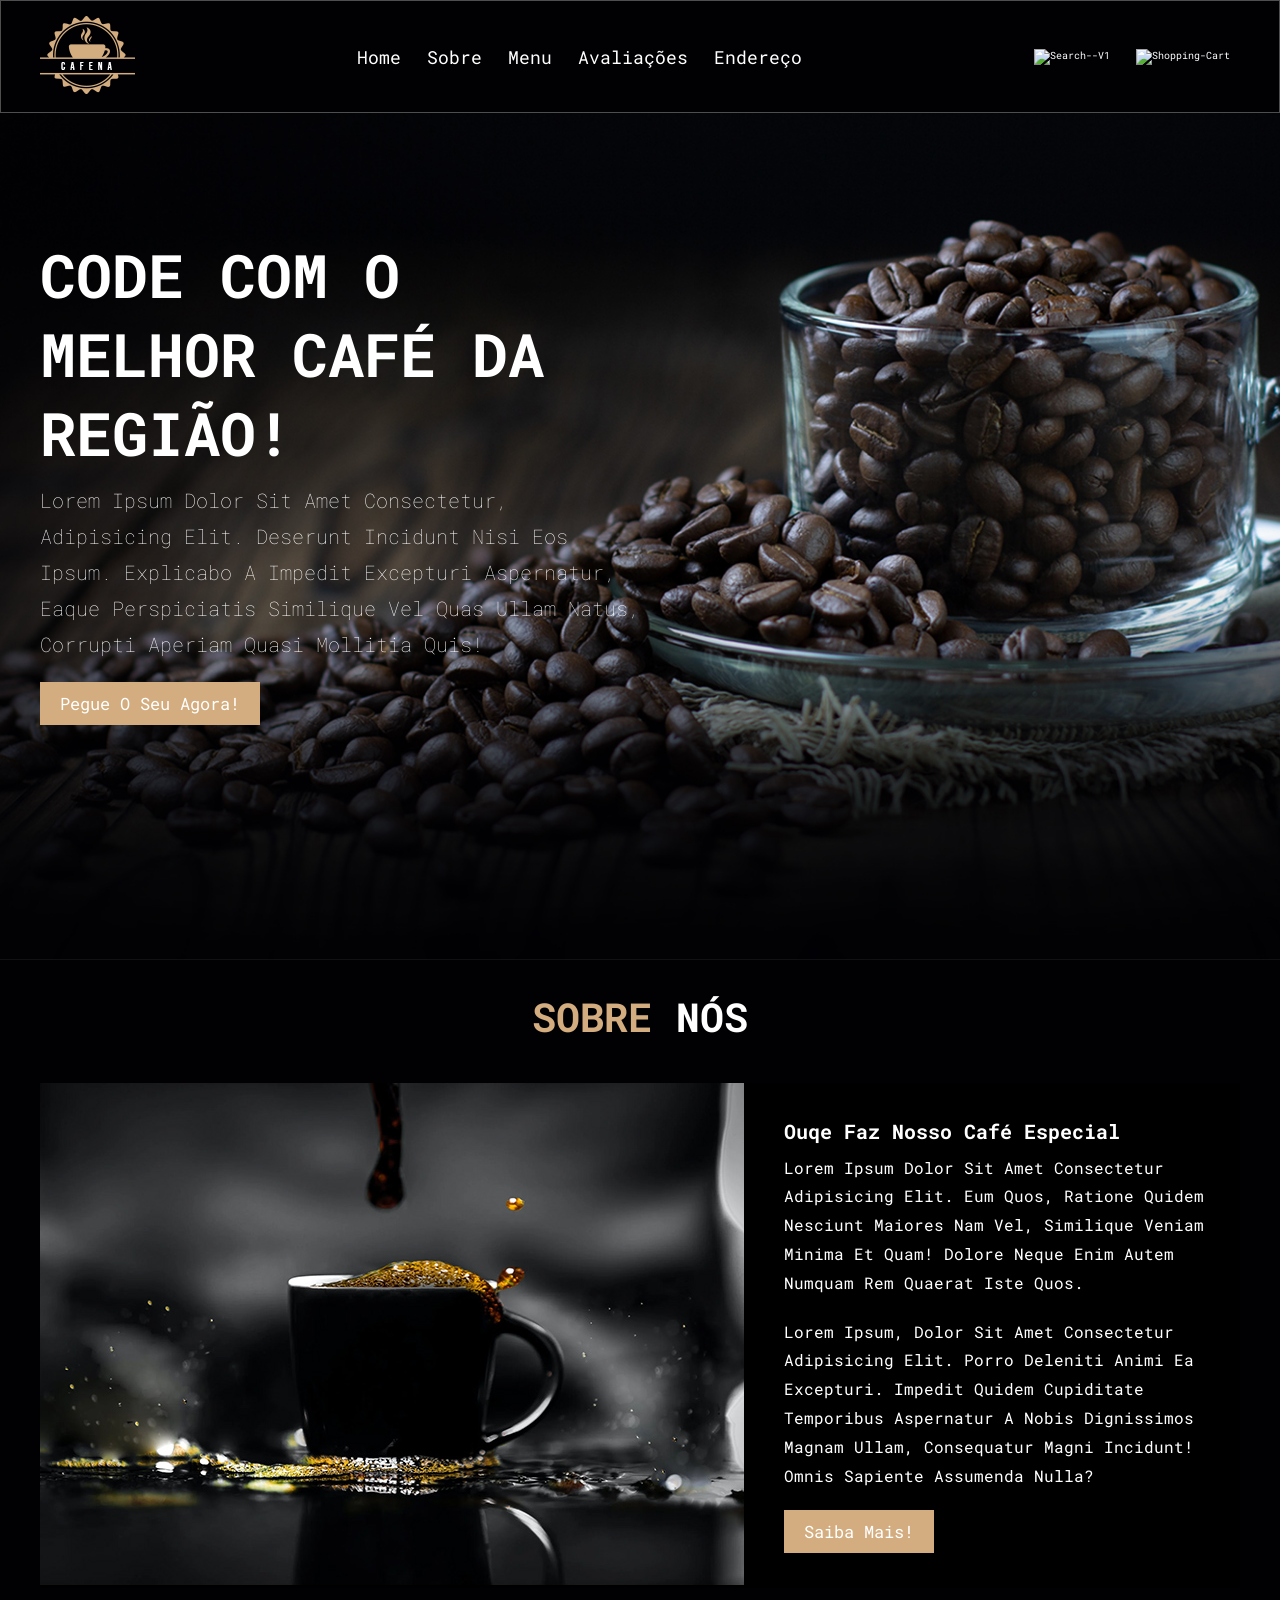
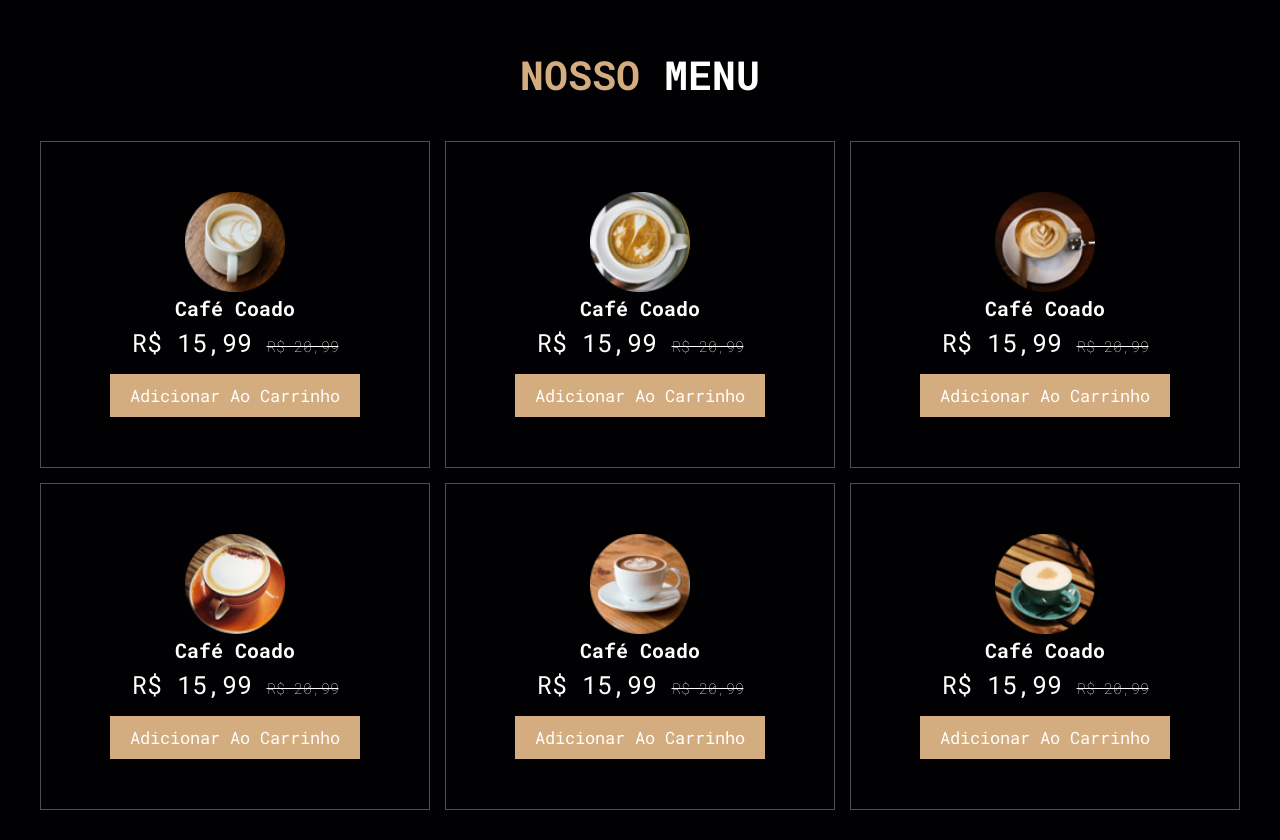
==== index.html @ 90b9a595 "first commit" ====
<!DOCTYPE html>
<html lang="pt-br">

<head>
    <meta charset="UTF-8">
    <meta name="viewport" content="width=device-width, initial-scale=1.0">
    <link rel="preconnect" href="https://fonts.googleapis.com">
    <link rel="preconnect" href="https://fonts.gstatic.com" crossorigin>
    <link href="https://fonts.googleapis.com/css2?family=Roboto+Mono:ital,wght@0,100..700;1,100..700&display=swap"
        rel="stylesheet">
    <link rel="stylesheet" href="style.css">
    <title>Cafeteriat</title>
</head>

<body>
    <header class="header">

        <section>

            <a href="#" class="logo">
                <img src="./img/logo.png" alt="logo do site">

            </a>

            <nav class="nav">
                <a href="#home">Home</a>
                <a href="#about">Sobre</a>
                <a href="#menu">Menu</a>
                <a href="#review">Avaliações</a>
                <a href="#address">Endereço</a>
            </nav>

            <div class="icon">
                <img width="30" height="30" src="https://img.icons8.com/ios-filled/30/ffffff/search--v1.png"
                    alt="search--v1" />

                <img width="30" height="30" src="https://img.icons8.com/ios-filled/30/ffffff/shopping-cart.png"
                    alt="shopping-cart" />
            </div>

        </section>

    </header>

    <div class="home-container">
        <section id="home">
            <div class="content">
                <h3>CODE COM O MELHOR CAFÉ DA REGIÃO!</h3>
                <p>Lorem ipsum dolor sit amet consectetur, adipisicing elit. Deserunt incidunt nisi eos ipsum. Explicabo
                    a impedit excepturi aspernatur, eaque perspiciatis similique vel quas ullam natus, corrupti aperiam
                    quasi mollitia quis!</p>
                <a href="#" class="btn">Pegue o seu Agora!</a>
            </div>

        </section>

    </div>

    <section class="about" id="about">
        <h2 class="title">Sobre <span>Nós</span></h2>
        <div class="row">
            <div class="container-img">
                <img src="./img/about-img.jpg" alt="imagem sobre nos">
            </div>

            <div class="container">
                <h3>
                    Ouqe faz nosso café especial</h3>
                <p>Lorem ipsum dolor sit amet consectetur adipisicing elit. Eum quos, ratione quidem nesciunt maiores
                    nam vel, similique veniam minima et quam! Dolore neque enim autem numquam rem quaerat iste quos.</p>
                <p>Lorem ipsum, dolor sit amet consectetur adipisicing elit. Porro deleniti animi ea excepturi. Impedit
                    quidem cupiditate temporibus aspernatur a nobis dignissimos magnam ullam, consequatur magni
                    incidunt! Omnis sapiente assumenda nulla?</p>

                <a href="#" class="btn">Saiba mais!</a>

            </div>

        </div>
    </section>

    <section class="menu" id="menu">
        <h2 class="title">Nosso <span>Menu</span></h2>

        <div class="box-container">

            <div class="box">
                <img src="./img/menu-1.png" alt="item 1">
                <h3>Café coado</h3>
                <div class="price">R$ 15,99 <span>R$ 20,99</span></div>
                <a href="#" class="btn">Adicionar ao carrinho</a>
            </div>

            <div class="box">
                 <img src="./img/menu-2.png" alt="item 2">
                 <h3>Café coado</h3>
                 <div class="price">R$ 15,99 <span>R$ 20,99</span></div>
                 <a href="#" class="btn">Adicionar ao carrinho</a>
            </div>
            <div class="box">
                 <img src="./img/menu-3.png" alt="item 3">
                 <h3>Café coado</h3>
                 <div class="price">R$ 15,99 <span>R$ 20,99</span></div>
                 <a href="#" class="btn">Adicionar ao carrinho</a>
            </div>
            <div class="box">
                 <img src="./img/menu-4.png" alt="item 4">
                 <h3>Café coado</h3>
                 <div class="price">R$ 15,99 <span>R$ 20,99</span></div>
                 <a href="#" class="btn">Adicionar ao carrinho</a>
            </div>
            <div class="box">
                 <img src="./img/menu-5.png" alt="item 5">
                 <h3>Café coado</h3>
                 <div class="price">R$ 15,99 <span>R$ 20,99</span></div>
                 <a href="#" class="btn">Adicionar ao carrinho</a>
            </div>
            <div class="box">
                <img src="./img/menu-6.png" alt="item 6">
                <h3>Café coado</h3>
                <div class="price">R$ 15,99 <span>R$ 20,99</span></div>
                <a href="#" class="btn">Adicionar ao carrinho</a>
            </div>

        </div>


    </section>
</body>

</html>
---- style.css ----
:root{
    --main-color: #d3ad7f;
    --black: black;
    --bg: #010103;
    --border: 0.1rem solid rgba(255,255,255,0.3 );
    font-size: 10px;
}

* {
    margin: 0;
    padding: 0;
    box-shadow: none;
    border: 0;
    outline: 0;
    text-decoration: none;
    text-transform: capitalize;
    transition: 0.2s linear;
    font-family: "Roboto Mono", monospace;
    color: #fff;
}

body{
    background: var(--bg);
} 

section{
    padding: 3rem 2rem;
    margin: 0 auto;
    max-width: 1200px;
}

.header{
    position: fixed;
    top: 0;
    right: 0;
    left: 0;
    z-index: 99;
    border: var(--border);
    background-color: var(--bg);

}

.header section{
    display: flex;
    align-items: center;
    justify-content: space-between;
    padding-top: 1.5rem;
    padding-bottom: 1.5rem;

}

.nav a{
    margin: 0 1rem;
    font-size: 1.8rem;
    color: #fff;
}

.nav a:hover{
    color: var(--main-color);
    border-bottom: 0.1rem solid var(--main-color);
    padding-bottom: 0.5rem;
    font-size: 2rem;
}

.icon img{
    margin: 1rem;
    cursor: pointer;
}

.icon img:hover{
    width: 40px;
    height: 40px;

}

.home-container{
    background: url("./img/home-img.jpg");
    background-position: center;
    background-size: cover;
}

.home-container section{
    display: flex;
    align-items: center;
    min-height: 100vh;

}

.content{
    width: 60rem;
}


.content h3{
    color: #fff;
    font-size: 6rem;

}

.content p{
    color: #fff;
    font-size: 2rem;
    font-weight: 100;
    line-height: 1.8;
    padding: 1rem 0;



}

.btn{
    background: var(--main-color);
    color: #fff;
    padding: 1rem 2rem;
    display: inline-block;
    font-size: 1.7rem;
    cursor: pointer;
    margin-top: 1rem;
    display: inline-block;
    
}

.btn:hover{
    letter-spacing: 0.04rem;
}

.title{
    font-size: 4rem;
    color: var(--main-color);
    text-align: center;
    text-transform: uppercase;
    margin-bottom: 4rem;
}

.title span{
    color: #fff;
    text-transform: uppercase;
}

.about .row{
    display: flex;
    align-items: center;
    background-color: var(--black);
    gap: 2rem;
}

.about .row .container{
    padding: 2rem;
}

.about .row .container h3{
    font-size: 2rem;
    color: #fff;

}

.about .row .container p{
    font-size: 1.6rem;
    color: #fff;
    padding: 1rem 0;
    line-height: 1.8;

}

.menu .box-container{
    display: grid;
    grid-template-columns: repeat(auto-fit, minmax(30rem, 1fr));
    gap: 1.5rem;
}

.menu .box-container .box{
    text-align: center;
    border: var(--border);
    padding: 5rem;
    cursor: pointer;
} 

.menu .box-container .box img{
    height: 10rem;
}

.menu .box-container .box h3{
    color: #fff;
    font-size: 2rem;
    font-size: 1rem 0;
}  

.menu .box-container .box .price{
    color: #fff;
    font-size: 2.5rem;
    padding: 0.5rem 0;
}

.menu .box-container .box .price span{
    font-size: 1.5rem;
    text-decoration: line-through;
    font-weight: lighter;
}

.menu .box-container .box:hover {
    background-color: #fff;
}

.menu .box-container .box:hover h3,
.menu .box-container .box:hover .price,
.menu .box-container .box:hover .price span {
    color: var(--black);
}
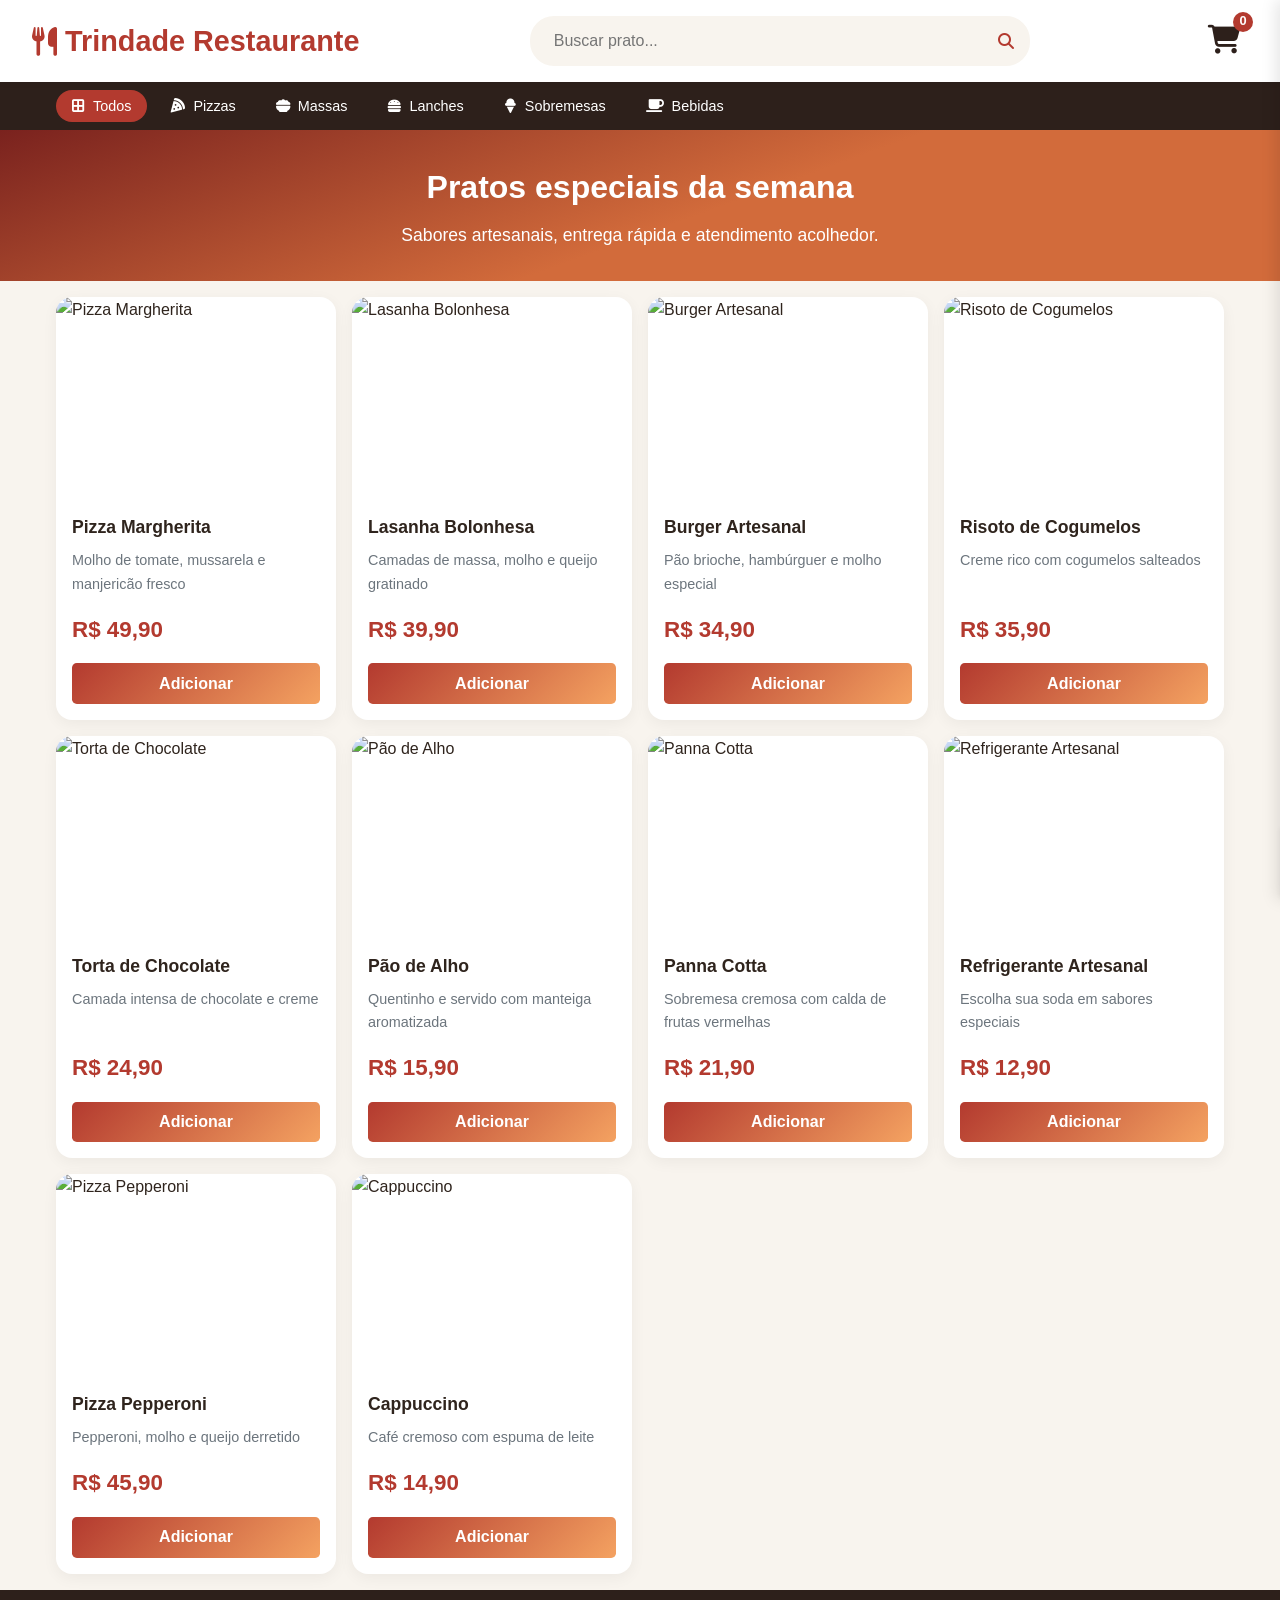
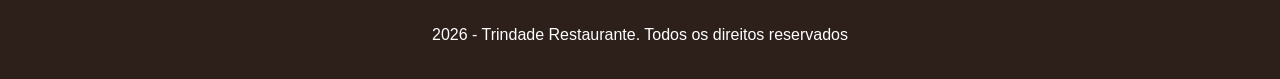
==== commit b76246b3: "Add files via upload" ====
--- a/index.html
+++ b/index.html
@@ -1,131 +1,153 @@
-<!DOCTYPE html>
-<html lang="pt-br">
-
-<head>
-    <meta charset="UTF-8">
-    <meta name="viewport" content="width=device-width, initial-scale=1.0">
-    <link rel="preconnect" href="https://fonts.googleapis.com">
-    <link rel="preconnect" href="https://fonts.gstatic.com" crossorigin>
-    <link href="https://fonts.googleapis.com/css2?family=Roboto+Mono:ital,wght@0,100..700;1,100..700&display=swap"
-        rel="stylesheet">
-    <link rel="stylesheet" href="style.css">
-    <title>Cafeteriat</title>
-</head>
-
-<body>
-    <header class="header">
-
-        <section>
-
-            <a href="#" class="logo">
-                <img src="./img/logo.png" alt="logo do site">
-
-            </a>
-
-            <nav class="nav">
-                <a href="#home">Home</a>
-                <a href="#about">Sobre</a>
-                <a href="#menu">Menu</a>
-                <a href="#review">Avaliações</a>
-                <a href="#address">Endereço</a>
-            </nav>
-
-            <div class="icon">
-                <img width="30" height="30" src="https://img.icons8.com/ios-filled/30/ffffff/search--v1.png"
-                    alt="search--v1" />
-
-                <img width="30" height="30" src="https://img.icons8.com/ios-filled/30/ffffff/shopping-cart.png"
-                    alt="shopping-cart" />
-            </div>
-
-        </section>
-
-    </header>
-
-    <div class="home-container">
-        <section id="home">
-            <div class="content">
-                <h3>CODE COM O MELHOR CAFÉ DA REGIÃO!</h3>
-                <p>Lorem ipsum dolor sit amet consectetur, adipisicing elit. Deserunt incidunt nisi eos ipsum. Explicabo
-                    a impedit excepturi aspernatur, eaque perspiciatis similique vel quas ullam natus, corrupti aperiam
-                    quasi mollitia quis!</p>
-                <a href="#" class="btn">Pegue o seu Agora!</a>
-            </div>
-
-        </section>
-
-    </div>
-
-    <section class="about" id="about">
-        <h2 class="title">Sobre <span>Nós</span></h2>
-        <div class="row">
-            <div class="container-img">
-                <img src="./img/about-img.jpg" alt="imagem sobre nos">
-            </div>
-
-            <div class="container">
-                <h3>
-                    Ouqe faz nosso café especial</h3>
-                <p>Lorem ipsum dolor sit amet consectetur adipisicing elit. Eum quos, ratione quidem nesciunt maiores
-                    nam vel, similique veniam minima et quam! Dolore neque enim autem numquam rem quaerat iste quos.</p>
-                <p>Lorem ipsum, dolor sit amet consectetur adipisicing elit. Porro deleniti animi ea excepturi. Impedit
-                    quidem cupiditate temporibus aspernatur a nobis dignissimos magnam ullam, consequatur magni
-                    incidunt! Omnis sapiente assumenda nulla?</p>
-
-                <a href="#" class="btn">Saiba mais!</a>
-
-            </div>
-
-        </div>
-    </section>
-
-    <section class="menu" id="menu">
-        <h2 class="title">Nosso <span>Menu</span></h2>
-
-        <div class="box-container">
-
-            <div class="box">
-                <img src="./img/menu-1.png" alt="item 1">
-                <h3>Café coado</h3>
-                <div class="price">R$ 15,99 <span>R$ 20,99</span></div>
-                <a href="#" class="btn">Adicionar ao carrinho</a>
-            </div>
-
-            <div class="box">
-                 <img src="./img/menu-2.png" alt="item 2">
-                 <h3>Café coado</h3>
-                 <div class="price">R$ 15,99 <span>R$ 20,99</span></div>
-                 <a href="#" class="btn">Adicionar ao carrinho</a>
-            </div>
-            <div class="box">
-                 <img src="./img/menu-3.png" alt="item 3">
-                 <h3>Café coado</h3>
-                 <div class="price">R$ 15,99 <span>R$ 20,99</span></div>
-                 <a href="#" class="btn">Adicionar ao carrinho</a>
-            </div>
-            <div class="box">
-                 <img src="./img/menu-4.png" alt="item 4">
-                 <h3>Café coado</h3>
-                 <div class="price">R$ 15,99 <span>R$ 20,99</span></div>
-                 <a href="#" class="btn">Adicionar ao carrinho</a>
-            </div>
-            <div class="box">
-                 <img src="./img/menu-5.png" alt="item 5">
-                 <h3>Café coado</h3>
-                 <div class="price">R$ 15,99 <span>R$ 20,99</span></div>
-                 <a href="#" class="btn">Adicionar ao carrinho</a>
-            </div>
-            <div class="box">
-                <img src="./img/menu-6.png" alt="item 6">
-                <h3>Café coado</h3>
-                <div class="price">R$ 15,99 <span>R$ 20,99</span></div>
-                <a href="#" class="btn">Adicionar ao carrinho</a>
-            </div>
-
-        </div>
-
-
-    </section>
-</body>
-
-</html>+<!DOCTYPE html>
+<html lang="pt-BR">
+
+<head>
+    <meta charset="UTF-8">
+    <meta name="viewport" content="width=device-width, initial-scale=1.0">
+    <meta name="description" content="Trindade Restaurante - Peça online pizzas, massas, lanches, sobremesas e bebidas com entrega rápida ou retirada no local. Faça seu pedido pelo WhatsApp!">
+    <link rel="icon" type="image/svg+xml" href="data:image/svg+xml,<svg xmlns='http://www.w3.org/2000/svg' viewBox='0 0 24 24'><text y='20' font-size='20'>🍽️</text></svg>">
+
+    <meta property="og:title" content="Trindade Restaurante">
+    <meta property="og:description" content="Peça online pizzas, massas, lanches, sobremesas e bebidas com entrega rápida ou retirada no local.">
+    <meta property="og:type" content="website">
+
+    <link rel="stylesheet" href="https://cdnjs.cloudflare.com/ajax/libs/font-awesome/6.5.1/css/all.min.css">
+    <link rel="stylesheet" href="style.css">
+    <title>Trindade Restaurante</title>
+</head>
+
+<body>
+    <header id="topo">
+        <a href="#topo" class="logo" style="text-decoration: none;"> <i class="fa-solid fa-utensils"></i>
+            <h1>Trindade Restaurante</h1>
+        </a>
+        <div class="search-container"> <input placeholder="Buscar prato..." class="search-input" aria-label="Buscar prato"> <i
+                class="fa-solid fa-magnifying-glass" aria-hidden="true"></i> </div>
+        <div class="cart-icon" role="button" tabindex="0" aria-label="Abrir carrinho"> <i class="fa-solid fa-cart-shopping" aria-hidden="true"></i> <span class="cart-badge">0</span> </div>
+    </header>
+
+    <div class="categories-container">
+        <nav class="categories-bar">
+            <button class="category-btn active" data-category="all"><i class="fa-solid fa-border-all"></i>
+                Todos</button>
+            <button class="category-btn" data-category="pizzas"><i class="fa-solid fa-pizza-slice"></i>
+                Pizzas</button>
+            <button class="category-btn" data-category="massas"><i class="fa-solid fa-bowl-food"></i> Massas</button>
+            <button class="category-btn" data-category="lanches"><i class="fa-solid fa-burger"></i>
+                Lanches</button>
+            <button class="category-btn" data-category="sobremesas"><i class="fa-solid fa-ice-cream"></i>
+                Sobremesas</button>
+            <button class="category-btn" data-category="bebidas"><i class="fa-solid fa-mug-saucer"></i>
+                Bebidas</button>
+        </nav>
+    </div>
+
+    <section class="hero-section">
+        <h2>Pratos especiais da semana</h2>
+        <p>Sabores artesanais, entrega rápida e atendimento acolhedor.</p>
+    </section>
+
+    <main class="products">
+        <div class="products-container"></div>
+    </main>
+
+    <div class="cart-overlay"></div>
+    <aside class="cart-sidebar">
+        <div class="cart-header">
+            <h3>Seu Pedido <i class="fa-solid fa-cart-shopping" aria-hidden="true"></i></h3> <button
+                class="close-cart-btn" aria-label="Fechar carrinho">&times;</button>
+        </div>
+        <div class="cart-body"></div>
+
+        <div class="cart-footer">
+            <div class="options-toggle">
+                <button class="delivery-btn active" data-option="delivery"><i class="fa-solid fa-truck-fast"></i>
+                    Entrega</button>
+                <button class="delivery-btn" data-option="pickup"><i class="fa-solid fa-store"></i> Retirada</button>
+            </div>
+
+            <div id="delivery-form-container">
+                <div class="form-group"><label for="delivery-name">Seu Nome</label><input type="text" id="delivery-name"
+                        placeholder="Nome e sobrenome" required></div>
+                <div class="form-group"><label for="delivery-phone">Seu Telefone (WhatsApp)</label><input type="tel"
+                        id="delivery-phone" placeholder="(XX) XXXXX-XXXX" maxlength="15" required></div>
+                <div class="form-group"><label for="delivery-cep">CEP</label><input type="text" id="delivery-cep"
+                        placeholder="00000-000" maxlength="9" required></div>
+                <div class="form-group"><label for="delivery-address">Endereço</label><textarea id="delivery-address"
+                        placeholder="Lote, Quadra, Numero" required></textarea>
+                </div>
+                <div class="delivery-fee-notice">Taxa de entrega fixa de R$ 8,00 para toda a cidade.</div>
+
+                <div class="payment-options-container">
+                    <h4>Forma de Pagamento</h4>
+                    <label class="payment-option selected"><input type="radio" name="payment" value="PIX" checked>
+                        PIX</label>
+                    <label class="payment-option"><input type="radio" name="payment" value="Cartão de Crédito"> Cartão
+                        de Crédito</label>
+                    <label class="payment-option"><input type="radio" name="payment" value="Cartão de Débito"> Cartão de
+                        Débito</label>
+                    <label class="payment-option"><input type="radio" name="payment" value="Dinheiro"> Dinheiro</label>
+
+                    <div id="troco-container">
+                        <div class="form-group"><label for="troco-para">Precisa de troco para quanto?</label><input
+                                type="number" id="troco-para" placeholder="Ex: 50"></div>
+                    </div>
+                </div>
+            </div>
+
+            <div id="pickup-form-container" style="display: none;">
+                <div class="form-group"><label for="pickup-name">Nome para Retirada</label><input type="text"
+                        id="pickup-name" placeholder="Digite nome e sobrenome" required></div>
+                <div class="form-group">
+                    <label>Agende a Data e Hora</label>
+                    <div class="date-time-row">
+                        <input type="date" id="pickup-date" required>
+                        <select id="pickup-time" required>
+                            <option value="" disabled selected>Selecione</option>
+                            <option value="08:00">08:00</option>
+                            <option value="09:00">09:00</option>
+                            <option value="10:00">10:00</option>
+                            <option value="11:00">11:00</option>
+                            <option value="12:00">12:00</option>
+                            <option value="13:00">13:00</option>
+                            <option value="14:00">14:00</option>
+                            <option value="15:00">15:00</option>
+                            <option value="16:00">16:00</option>
+                            <option value="17:00">17:00</option>
+                            <option value="18:00">18:00</option>
+                        </select>
+                    </div>
+                </div>
+            </div>
+
+            <div class="coupon-container"><input type="text" id="coupon-input" placeholder="Cupom de desconto"><button
+                    id="apply-coupon-btn">Aplicar</button></div>
+            <p id="coupon-feedback" class="coupon-feedback"></p>
+            <div class="cart-summary">
+                <div class="summary-line"><span>Subtotal</span><span id="cart-subtotal">R$ 0,00</span></div>
+                <div class="summary-line discount-line" style="display: none;"><span>Desconto</span><span
+                        id="cart-discount">- R$ 0,00</span></div>
+                <div class="summary-line delivery-fee-line" style="display: none;"><span>Taxa de entrega</span><span
+                        id="cart-delivery-fee">R$ 0,00</span></div>
+                <div class="summary-line total"><span>Total</span><span id="cart-total">R$ 0,00</span></div>
+            </div>
+        </div>
+
+        <div class="finish-order-btn-container">
+            <button id="finish-order-btn" class="finish-order-btn" disabled><i class="fab fa-whatsapp"></i> Finalizar
+                Pedido</button>
+        </div>
+    </aside>
+
+    <div class="view-cart-banner">
+        <p>Total: <span id="banner-total">R$ 0,00</span></p>
+        <button class="view-cart-banner-btn">Ver Carrinho</button>
+    </div>
+
+    <footer>
+        <p>2026 - Trindade Restaurante. Todos os direitos reservados</p>
+    </footer>
+</body>
+<script src="./script.js?v=1.1"></script>
+
+</html>
--- a/style.css
+++ b/style.css
@@ -1,211 +1,604 @@
-:root{
-    --main-color: #d3ad7f;
-    --black: black;
-    --bg: #010103;
-    --border: 0.1rem solid rgba(255,255,255,0.3 );
-    font-size: 10px;
-}
-
-* {
-    margin: 0;
-    padding: 0;
-    box-shadow: none;
-    border: 0;
-    outline: 0;
-    text-decoration: none;
-    text-transform: capitalize;
-    transition: 0.2s linear;
-    font-family: "Roboto Mono", monospace;
-    color: #fff;
-}
-
-body{
-    background: var(--bg);
-} 
-
-section{
-    padding: 3rem 2rem;
-    margin: 0 auto;
-    max-width: 1200px;
-}
-
-.header{
-    position: fixed;
-    top: 0;
-    right: 0;
-    left: 0;
-    z-index: 99;
-    border: var(--border);
-    background-color: var(--bg);
-
-}
-
-.header section{
-    display: flex;
-    align-items: center;
-    justify-content: space-between;
-    padding-top: 1.5rem;
-    padding-bottom: 1.5rem;
-
-}
-
-.nav a{
-    margin: 0 1rem;
-    font-size: 1.8rem;
-    color: #fff;
-}
-
-.nav a:hover{
-    color: var(--main-color);
-    border-bottom: 0.1rem solid var(--main-color);
-    padding-bottom: 0.5rem;
-    font-size: 2rem;
-}
-
-.icon img{
-    margin: 1rem;
-    cursor: pointer;
-}
-
-.icon img:hover{
-    width: 40px;
-    height: 40px;
-
-}
-
-.home-container{
-    background: url("./img/home-img.jpg");
-    background-position: center;
-    background-size: cover;
-}
-
-.home-container section{
-    display: flex;
-    align-items: center;
-    min-height: 100vh;
-
-}
-
-.content{
-    width: 60rem;
-}
-
-
-.content h3{
-    color: #fff;
-    font-size: 6rem;
-
-}
-
-.content p{
-    color: #fff;
-    font-size: 2rem;
-    font-weight: 100;
-    line-height: 1.8;
-    padding: 1rem 0;
-
-
-
-}
-
-.btn{
-    background: var(--main-color);
-    color: #fff;
-    padding: 1rem 2rem;
-    display: inline-block;
-    font-size: 1.7rem;
-    cursor: pointer;
-    margin-top: 1rem;
-    display: inline-block;
-    
-}
-
-.btn:hover{
-    letter-spacing: 0.04rem;
-}
-
-.title{
-    font-size: 4rem;
-    color: var(--main-color);
-    text-align: center;
-    text-transform: uppercase;
-    margin-bottom: 4rem;
-}
-
-.title span{
-    color: #fff;
-    text-transform: uppercase;
-}
-
-.about .row{
-    display: flex;
-    align-items: center;
-    background-color: var(--black);
-    gap: 2rem;
-}
-
-.about .row .container{
-    padding: 2rem;
-}
-
-.about .row .container h3{
-    font-size: 2rem;
-    color: #fff;
-
-}
-
-.about .row .container p{
-    font-size: 1.6rem;
-    color: #fff;
-    padding: 1rem 0;
-    line-height: 1.8;
-
-}
-
-.menu .box-container{
-    display: grid;
-    grid-template-columns: repeat(auto-fit, minmax(30rem, 1fr));
-    gap: 1.5rem;
-}
-
-.menu .box-container .box{
-    text-align: center;
-    border: var(--border);
-    padding: 5rem;
-    cursor: pointer;
-} 
-
-.menu .box-container .box img{
-    height: 10rem;
-}
-
-.menu .box-container .box h3{
-    color: #fff;
-    font-size: 2rem;
-    font-size: 1rem 0;
-}  
-
-.menu .box-container .box .price{
-    color: #fff;
-    font-size: 2.5rem;
-    padding: 0.5rem 0;
-}
-
-.menu .box-container .box .price span{
-    font-size: 1.5rem;
-    text-decoration: line-through;
-    font-weight: lighter;
-}
-
-.menu .box-container .box:hover {
-    background-color: #fff;
-}
-
-.menu .box-container .box:hover h3,
-.menu .box-container .box:hover .price,
-.menu .box-container .box:hover .price span {
-    color: var(--black);
-}
-
-
-
+* {
+    margin: 0;
+    padding: 0;
+    box-sizing: border-box;
+    -webkit-font-smoothing: antialiased;
+    -moz-osx-font-smoothing: grayscale;
+}
+
+:root {
+    --primary-color: #b33a2f;
+    --secondary-color: #2d201b;
+    --accent-color: #f4a261;
+    --text-color: #2f241d;
+    --light-gray: #f8f4ee;
+    --border-color: #eadfd9;
+    --success-color: #2e8b57;
+    --error-color: #d9480f;
+}
+
+body {
+    font-family: 'Segoe UI', Tahoma, Geneva, Verdana, sans-serif;
+    color: var(--text-color);
+    background-color: var(--light-gray);
+    line-height: 1.6;
+}
+
+body.no-scroll {
+    overflow: hidden;
+}
+
+button {
+    display: inline-flex;
+    align-items: center;
+    justify-content: center;
+    gap: 0.4rem;
+}
+
+header {
+    background-color: #fff;
+    position: sticky;
+    top: 0;
+    z-index: 990;
+    padding: 1rem 2rem;
+    display: flex;
+    align-items: center;
+    justify-content: space-between;
+    gap: 1rem;
+    flex-wrap: wrap;
+    box-shadow: 0 2px 5px rgba(0, 0, 0, 0.05);
+}
+
+.logo {
+    display: flex;
+    align-items: center;
+    gap: 0.5rem;
+    cursor: pointer;
+}
+
+.logo i {
+    font-size: 1.8rem;
+    color: var(--primary-color);
+}
+
+.logo h1 {
+    font-size: 1.8rem;
+    color: var(--primary-color);
+    font-weight: bold;
+}
+
+.search-container {
+    width: 100%;
+    max-width: 500px;
+    margin: 0;
+    display: flex;
+    align-items: center;
+    background-color: var(--light-gray);
+    border-radius: 1.5rem;
+    padding: 0.5rem 1rem;
+    order: 2;
+    flex-basis: 100%;
+}
+
+.search-container input {
+    width: 100%;
+    border: none;
+    background: none;
+    outline: none;
+    padding: 0.5rem;
+    font-size: 1rem;
+}
+
+.search-container i {
+    color: var(--primary-color);
+    cursor: pointer;
+}
+
+.categories-container {
+    background-color: var(--secondary-color);
+    display: flex;
+    overflow-x: auto;
+}
+
+.categories-bar {
+    display: flex;
+    justify-content: flex-start;
+    align-items: center;
+    padding: 0.5rem 1rem;
+    gap: 0.5rem;
+    width: 100%;
+    max-width: 1200px;
+    margin: 0 auto;
+}
+
+.category-btn {
+    display: flex;
+    gap: 0.5rem;
+    align-items: center;
+    border: none;
+    color: #fff;
+    border-radius: 1.5rem;
+    padding: 0.5rem 1rem;
+    cursor: pointer;
+    background: none;
+    white-space: nowrap;
+    font-size: 0.9rem;
+}
+
+.category-btn.active {
+    background-color: var(--primary-color);
+}
+
+.hero-section {
+    background: linear-gradient(160deg, #7a221e 0%, #d26b3b 55%);
+    color: #fff;
+    text-align: center;
+    padding: 2rem 1rem;
+}
+
+.hero-section h2 {
+    font-size: 2rem;
+    margin-bottom: 0.5rem;
+}
+
+.hero-section p {
+    font-size: 1.1rem;
+}
+
+footer {
+    background-color: var(--secondary-color);
+    color: #fff;
+    text-align: center;
+    padding: 2rem;
+}
+
+.products {
+    width: 100%;
+    max-width: 1200px;
+    padding: 1rem;
+    margin: 0 auto;
+}
+
+.products-container {
+    display: grid;
+    grid-template-columns: repeat(auto-fill, minmax(250px, 1fr));
+    gap: 1rem;
+}
+
+.product-card {
+    background-color: #fff;
+    border-radius: 1rem;
+    overflow: hidden;
+    cursor: pointer;
+    transition: 0.3s;
+    box-shadow: 0 4px 15px rgba(0, 0, 0, 0.05);
+    display: flex;
+    flex-direction: column;
+    height: 100%;
+}
+
+.product-card:hover {
+    transform: translateY(-0.5rem);
+    box-shadow: 0 8px 25px rgba(0, 0, 0, 0.1);
+}
+
+.product-img {
+    width: 100%;
+    height: 200px;
+    object-fit: cover;
+}
+
+.product-info {
+    padding: 1rem;
+    display: flex;
+    flex-direction: column;
+    flex: 1;
+}
+
+.product-name {
+    font-size: 1.1rem;
+    font-weight: bold;
+    margin-bottom: 0.5rem;
+    color: var(--text-color);
+}
+
+.product-description {
+    font-size: 0.9rem;
+    margin-bottom: 1rem;
+    color: #6c757d;
+    flex: 1;
+}
+
+.product-price {
+    font-size: 1.4rem;
+    color: var(--primary-color);
+    margin-bottom: 1rem;
+    font-weight: bold;
+}
+
+.product-button {
+    width: 100%;
+    background: linear-gradient(135deg, var(--primary-color), var(--accent-color));
+    color: #fff;
+    border: none;
+    padding: 0.7rem;
+    font-size: 1rem;
+    font-weight: 600;
+    border-radius: 0.3rem;
+    cursor: pointer;
+    transition: 0.3s;
+    margin-top: auto;
+}
+
+.product-button:hover {
+    filter: brightness(1.05);
+}
+
+.cart-icon {
+    position: relative;
+    cursor: pointer;
+    padding: 0.5rem;
+    order: 3;
+}
+
+.cart-icon i {
+    font-size: 1.8rem;
+    color: var(--secondary-color);
+}
+
+.cart-badge {
+    position: absolute;
+    top: 0;
+    right: 0;
+    background-color: var(--primary-color);
+    color: #fff;
+    border-radius: 50%;
+    width: 20px;
+    height: 20px;
+    display: flex;
+    justify-content: center;
+    align-items: center;
+    font-size: 0.8rem;
+    font-weight: bold;
+    transform: translate(25%, -25%);
+}
+
+.cart-overlay {
+    position: fixed;
+    top: 0;
+    left: 0;
+    width: 100%;
+    height: 100%;
+    background-color: rgba(0, 0, 0, 0.5);
+    z-index: 999;
+    opacity: 0;
+    visibility: hidden;
+    transition: opacity 0.3s ease, visibility 0.3s ease;
+}
+
+.cart-overlay.show {
+    opacity: 1;
+    visibility: visible;
+}
+
+.cart-sidebar {
+    position: fixed;
+    top: 0;
+    right: 0;
+    width: 100%;
+    max-width: 420px;
+    height: 100%;
+    background-color: #fff;
+    box-shadow: -4px 0 15px rgba(0, 0, 0, 0.1);
+    z-index: 1100;
+    display: flex;
+    flex-direction: column;
+    transform: translateX(100%);
+    transition: transform 0.4s cubic-bezier(0.25, 0.46, 0.45, 0.94);
+}
+
+.cart-sidebar.show {
+    transform: translateX(0);
+}
+
+.cart-header {
+    display: flex;
+    justify-content: space-between;
+    align-items: center;
+    padding: 1rem 1.5rem;
+    border-bottom: 1px solid var(--border-color);
+}
+
+.cart-header h3 {
+    font-size: 1.5rem;
+    color: var(--secondary-color);
+}
+
+.close-cart-btn {
+    background: none;
+    border: none;
+    font-size: 2rem;
+    cursor: pointer;
+    color: var(--text-color);
+}
+
+.cart-body {
+    padding: 1.5rem;
+    overflow-y: auto;
+    flex-shrink: 1;
+}
+
+.cart-footer {
+    padding: 1rem 1.5rem;
+    border-top: 1px solid var(--border-color);
+    background-color: var(--light-gray);
+    overflow-y: auto;
+    flex-grow: 1;
+}
+
+.finish-order-btn-container {
+    padding: 1rem 1.5rem;
+    border-top: 1px solid var(--border-color);
+    background-color: #fff;
+    box-shadow: 0 -2px 5px rgba(0, 0, 0, 0.05);
+}
+
+.cart-body::-webkit-scrollbar,
+.cart-footer::-webkit-scrollbar {
+    width: 6px;
+}
+
+.cart-body::-webkit-scrollbar-track,
+.cart-footer::-webkit-scrollbar-track {
+    background: var(--light-gray);
+}
+
+.cart-body::-webkit-scrollbar-thumb,
+.cart-footer::-webkit-scrollbar-thumb {
+    background-color: #ccc;
+    border-radius: 10px;
+    border: 2px solid var(--light-gray);
+}
+
+.cart-empty {
+    text-align: center;
+    padding-top: 4rem;
+    color: #999;
+}
+
+.cart-empty i {
+    font-size: 4rem;
+    margin-bottom: 1rem;
+    color: var(--border-color);
+}
+
+.product-image-fly {
+    position: fixed;
+    z-index: 1500;
+    object-fit: cover;
+    border-radius: 50%;
+    pointer-events: none;
+    transition: all 0.5s ease;
+}
+
+.view-cart-banner {
+    position: fixed;
+    bottom: 0;
+    left: 0;
+    right: 0;
+    background: #fff;
+    display: none;
+    justify-content: space-between;
+    align-items: center;
+    padding: 1rem 1.2rem;
+    box-shadow: 0 -2px 10px rgba(0, 0, 0, 0.1);
+    z-index: 1100;
+}
+
+.view-cart-banner.show {
+    display: flex;
+}
+
+.view-cart-banner-btn,
+.finish-order-btn,
+#apply-coupon-btn {
+    border: none;
+    border-radius: 999px;
+    padding: 0.7rem 1rem;
+    background: var(--primary-color);
+    color: #fff;
+    cursor: pointer;
+}
+
+.cart-item {
+    display: flex;
+    gap: 0.75rem;
+    align-items: center;
+    justify-content: space-between;
+    padding: 0.8rem 0;
+    border-bottom: 1px solid var(--border-color);
+}
+
+.cart-item-img {
+    width: 60px;
+    height: 60px;
+    object-fit: cover;
+    border-radius: 0.75rem;
+}
+
+.cart-item-info {
+    flex: 1;
+}
+
+.cart-item-name {
+    font-size: 0.95rem;
+    margin-bottom: 0.2rem;
+}
+
+.cart-item-price {
+    color: var(--primary-color);
+    font-weight: 600;
+    margin-bottom: 0.35rem;
+}
+
+.cart-item-controls {
+    display: flex;
+    align-items: center;
+    gap: 0.45rem;
+}
+
+.quantity-btn,
+.remove-item-btn {
+    border: none;
+    background: var(--light-gray);
+    color: var(--text-color);
+    width: 28px;
+    height: 28px;
+    border-radius: 50%;
+    cursor: pointer;
+}
+
+.remove-item-btn {
+    background: transparent;
+    color: var(--error-color);
+    font-size: 1.2rem;
+}
+
+.options-toggle {
+    display: flex;
+    gap: 0.5rem;
+    margin-bottom: 1rem;
+}
+
+.delivery-btn {
+    flex: 1;
+    border: 1px solid var(--border-color);
+    background: #fff;
+    border-radius: 999px;
+    padding: 0.65rem 0.8rem;
+    cursor: pointer;
+}
+
+.delivery-btn.active {
+    background: var(--primary-color);
+    color: #fff;
+    border-color: var(--primary-color);
+}
+
+.form-group {
+    display: grid;
+    gap: 0.35rem;
+    margin-bottom: 0.8rem;
+}
+
+.form-group input,
+.form-group textarea,
+.form-group select {
+    border: 1px solid var(--border-color);
+    border-radius: 0.7rem;
+    padding: 0.7rem 0.8rem;
+    font-size: 0.95rem;
+}
+
+.form-group textarea {
+    min-height: 80px;
+    resize: vertical;
+}
+
+.payment-options-container h4 {
+    margin-bottom: 0.5rem;
+}
+
+.payment-option {
+    display: flex;
+    align-items: center;
+    gap: 0.4rem;
+    margin-bottom: 0.35rem;
+    cursor: pointer;
+}
+
+.payment-option.selected {
+    color: var(--primary-color);
+    font-weight: 600;
+}
+
+.delivery-fee-notice {
+    color: #7d6b60;
+    font-size: 0.9rem;
+    margin-bottom: 0.8rem;
+}
+
+.coupon-container {
+    display: flex;
+    gap: 0.5rem;
+    margin-top: 0.8rem;
+}
+
+.coupon-container input {
+    flex: 1;
+    border: 1px solid var(--border-color);
+    border-radius: 999px;
+    padding: 0.7rem 0.8rem;
+}
+
+.coupon-feedback {
+    min-height: 1.2rem;
+    margin-top: 0.35rem;
+    font-size: 0.9rem;
+}
+
+.coupon-feedback.success {
+    color: var(--success-color);
+}
+
+.coupon-feedback.error {
+    color: var(--error-color);
+}
+
+.cart-summary {
+    margin-top: 0.9rem;
+    display: grid;
+    gap: 0.4rem;
+}
+
+.summary-line {
+    display: flex;
+    justify-content: space-between;
+}
+
+.summary-line.total {
+    font-weight: 700;
+    font-size: 1.05rem;
+}
+
+.error {
+    border-color: var(--error-color) !important;
+}
+
+.date-time-row {
+    display: flex;
+    gap: 0.5rem;
+}
+
+@media (max-width: 768px) {
+    header {
+        padding: 1rem;
+    }
+
+    .search-container {
+        order: 0;
+        flex-basis: 100%;
+    }
+
+    .hero-section h2 {
+        font-size: 1.6rem;
+    }
+
+    .view-cart-banner {
+        display: none !important;
+    }
+
+    .view-cart-banner.show {
+    display: none !important;
+}
+}
